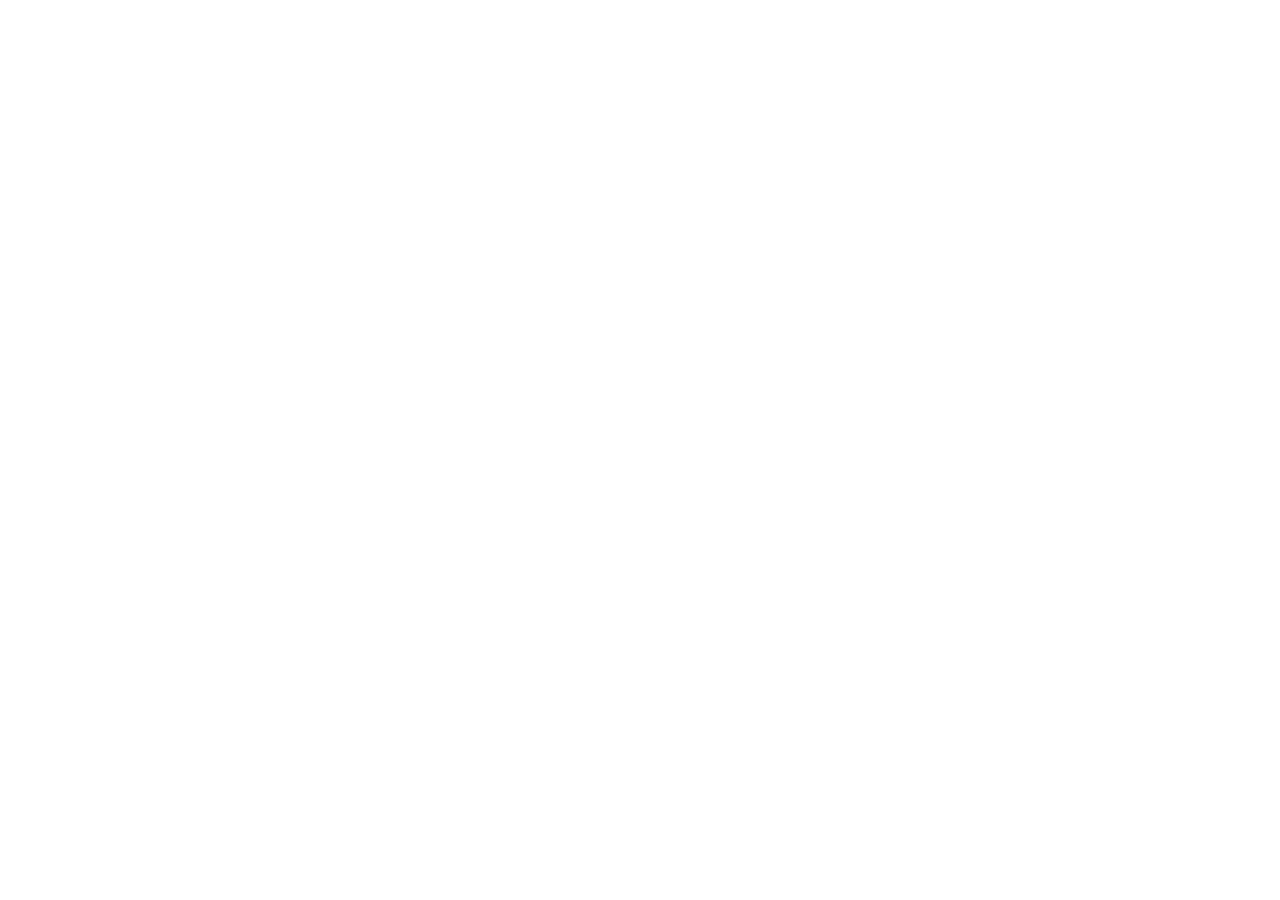
==== A5 Project/index.html @ eb84082b "A4 Project" ====
<!DOCTYPE html>
<html lang="en">
<head>
    <meta charset="UTF-8">
    <meta name="viewport" content="width=device-width, initial-scale=1.0">
    <title>Document</title>
    <link rel="stylesheet" href="style.css">
    <link rel="stylesheet" href="style.css">
    <link rel="stylesheet" href="https://cdnjs.cloudflare.com/ajax/libs/remixicon/4.6.0/remixicon.css"
        integrity="sha512-kJlvECunwXftkPwyvHbclArO8wszgBGisiLeuDFwNM8ws+wKIw0sv1os3ClWZOcrEB2eRXULYUsm8OVRGJKwGA=="
        crossorigin="anonymous" referrerpolicy="no-referrer" />
</head>
<body>
    
    <main>
        <section id="Landing-page">
            <nav>
                <div class="nav-logo"></div>
                 <div class="nav-links-btn"></div>
                
            </nav>
        </section>
    </main>
</body>
</html>
---- A5 Project/style.css ----
* {
  margin: 0;
  padding: 0;
  box-sizing: border-box;
}

html, body {
  height: 100%;
  width: 100%;
}

main {
  height: 100%;
  width: 100%;
}
---- A5 Project/style.css ----
* {
  margin: 0;
  padding: 0;
  box-sizing: border-box;
}

html, body {
  height: 100%;
  width: 100%;
}

main {
  height: 100%;
  width: 100%;
}
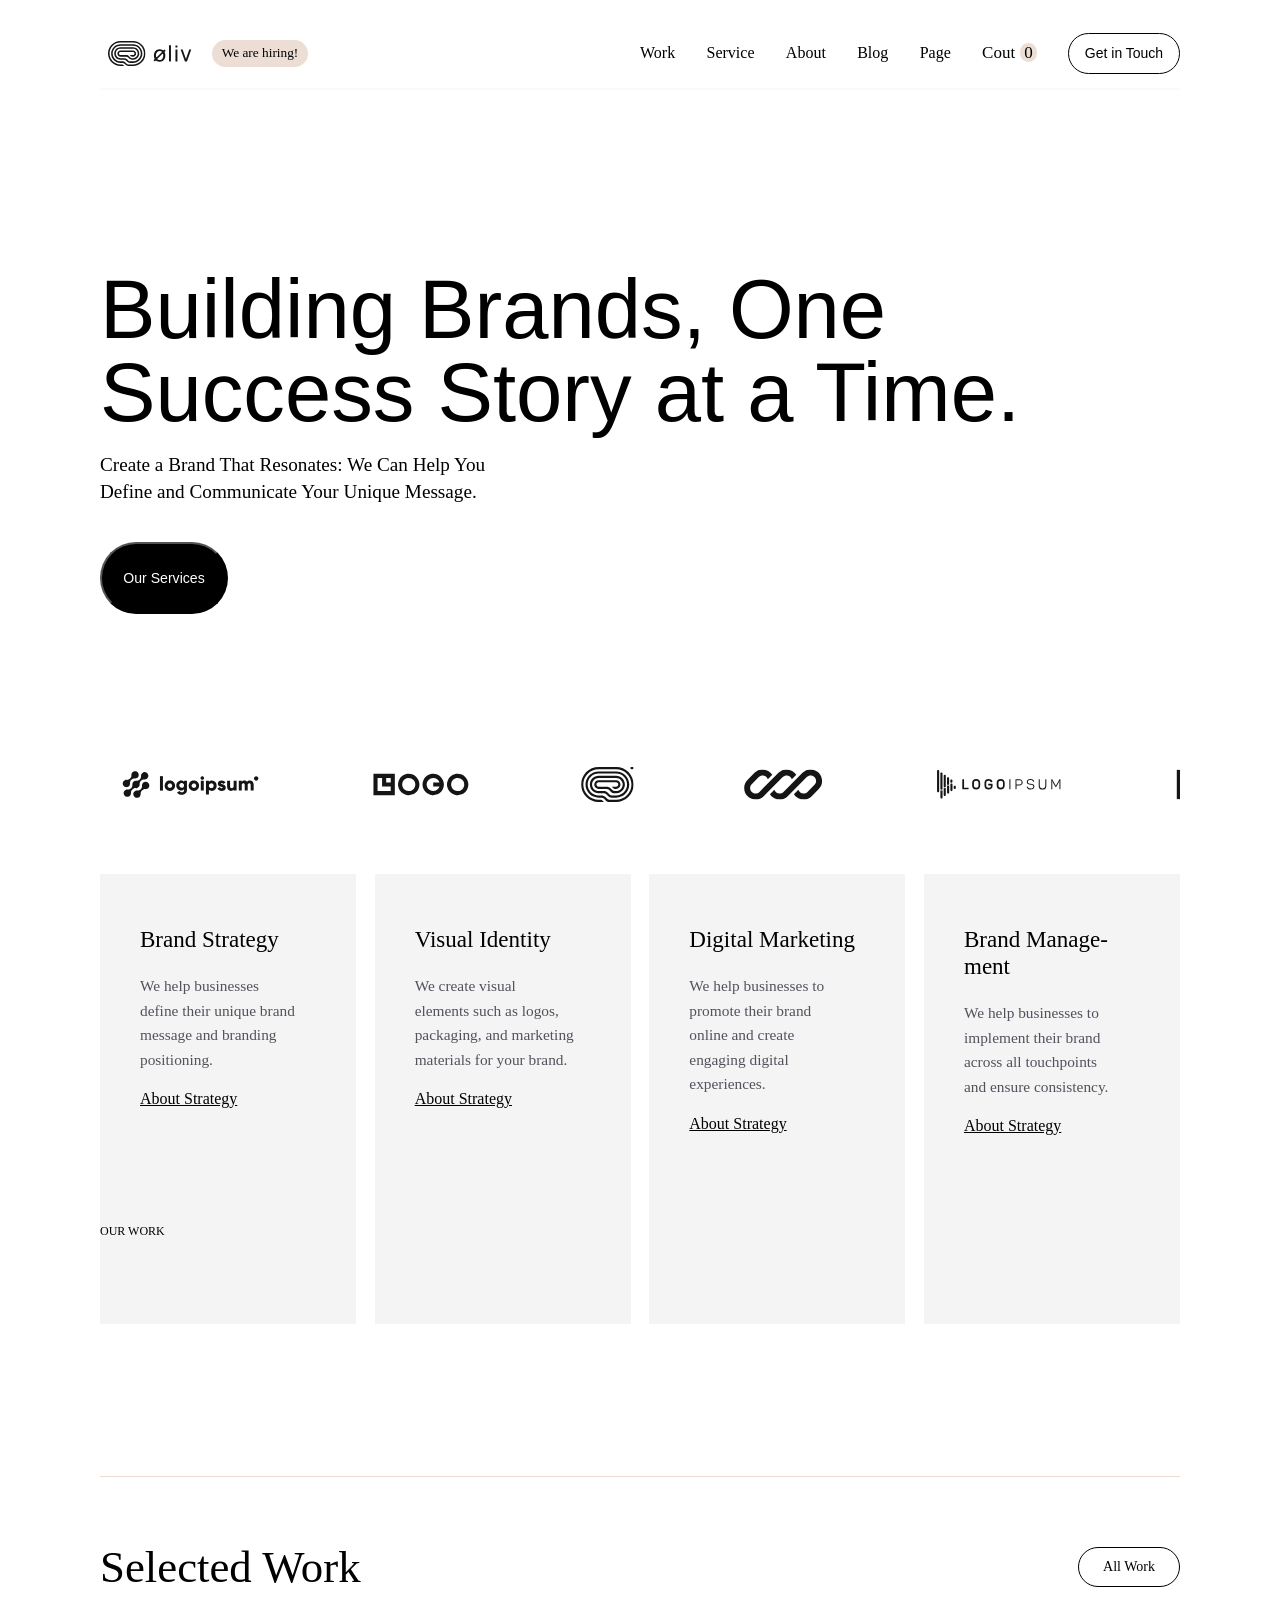
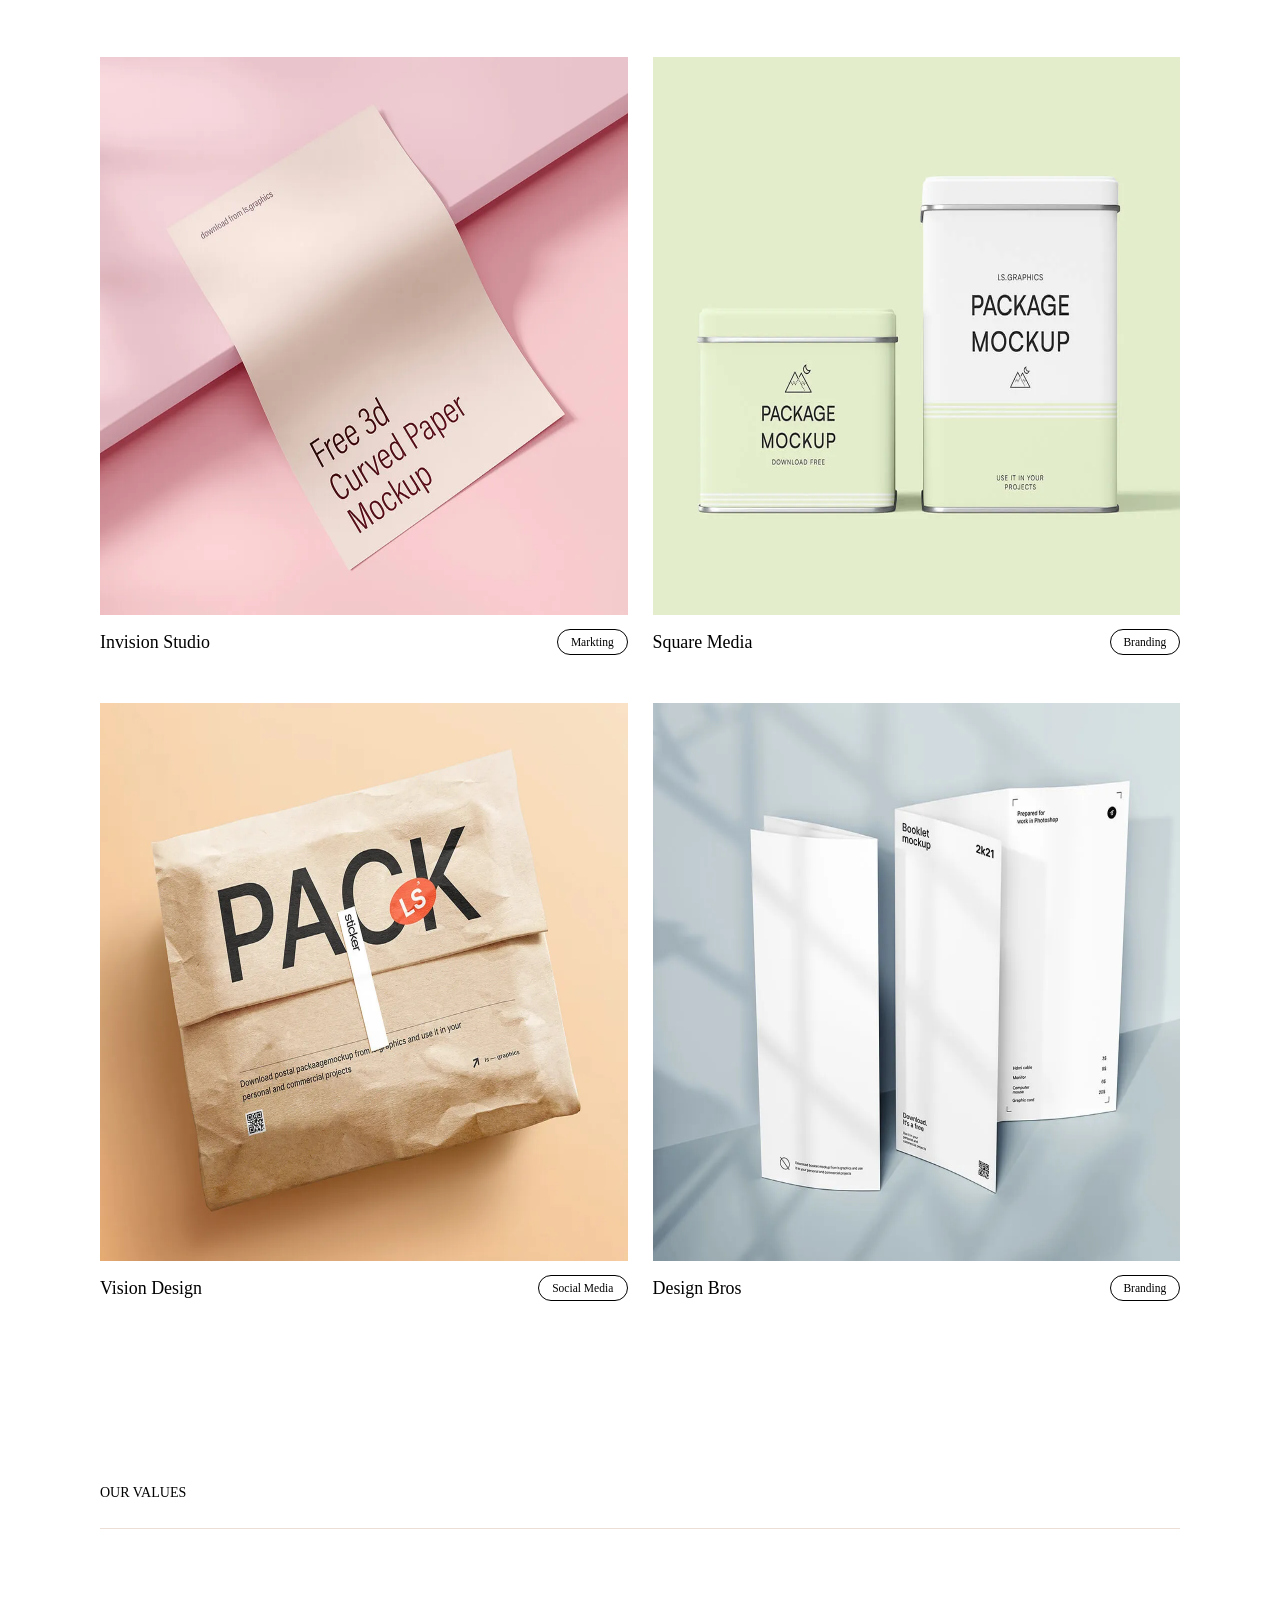
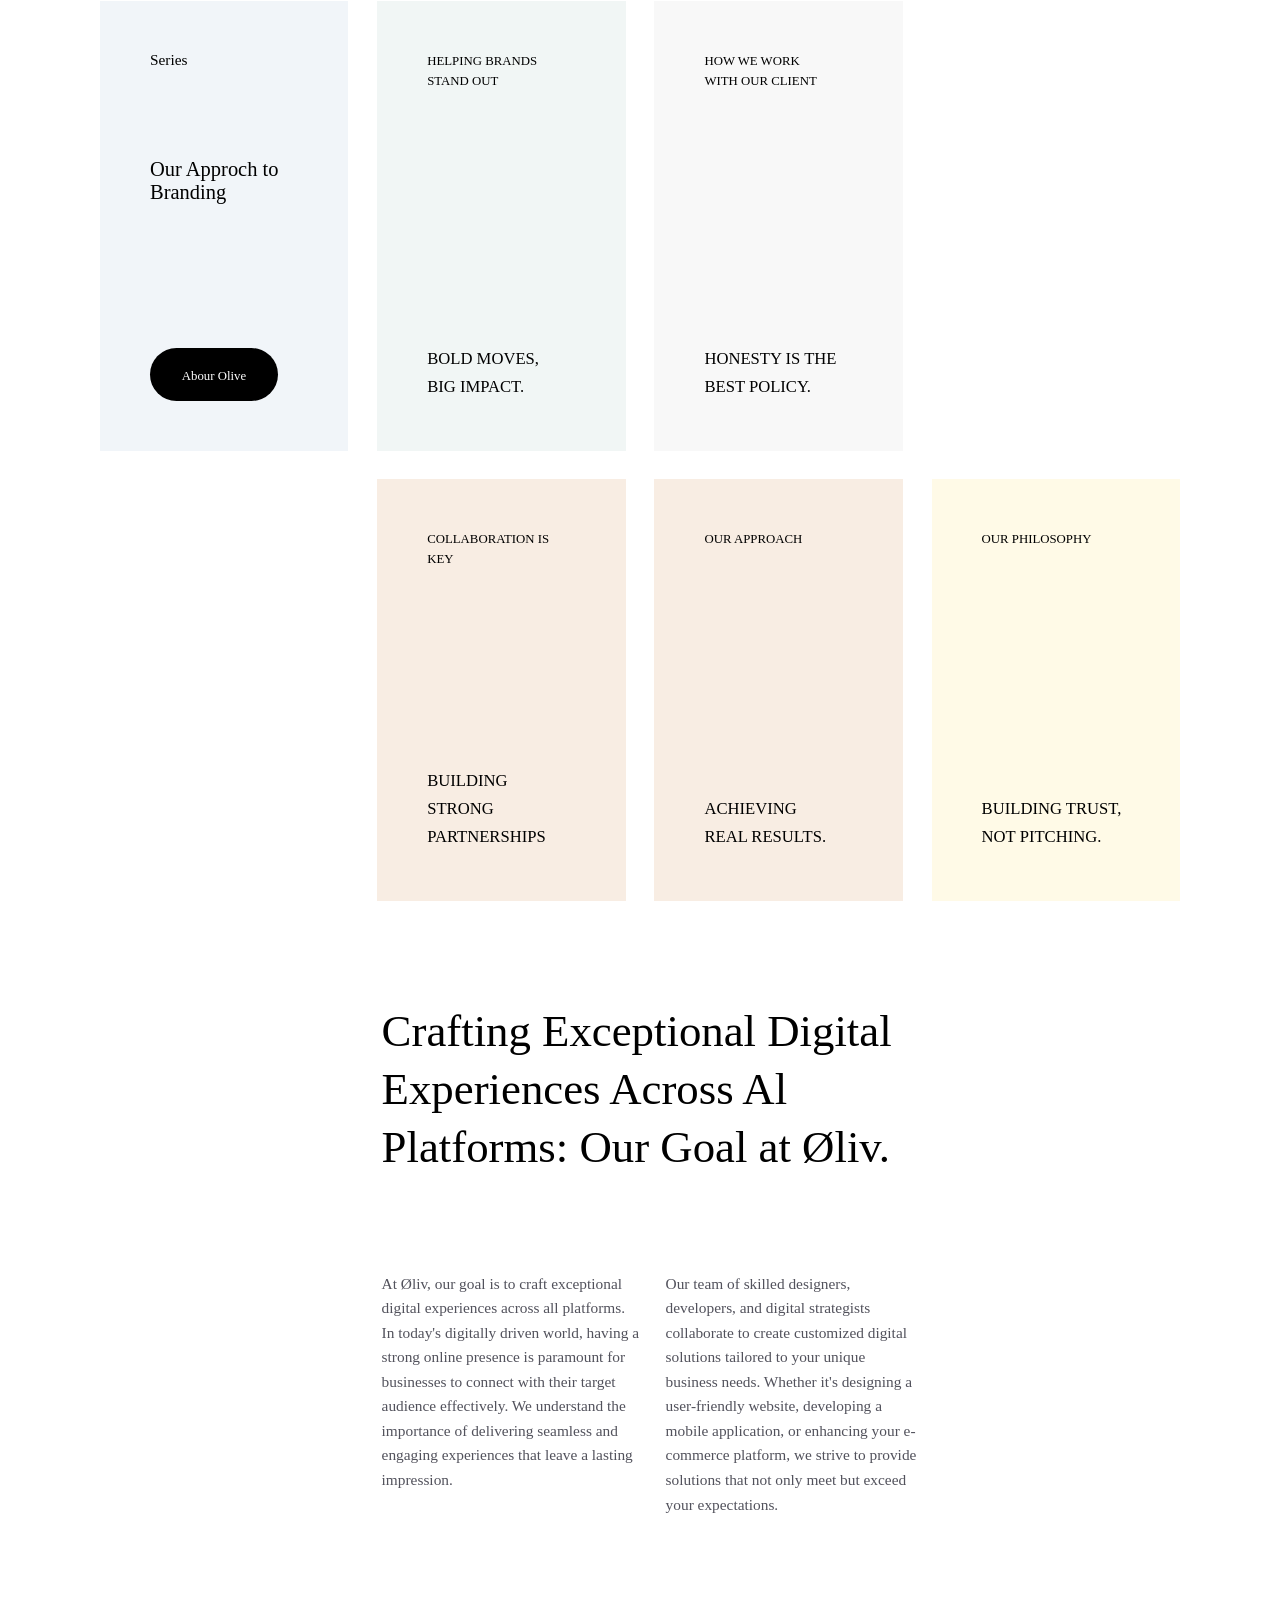
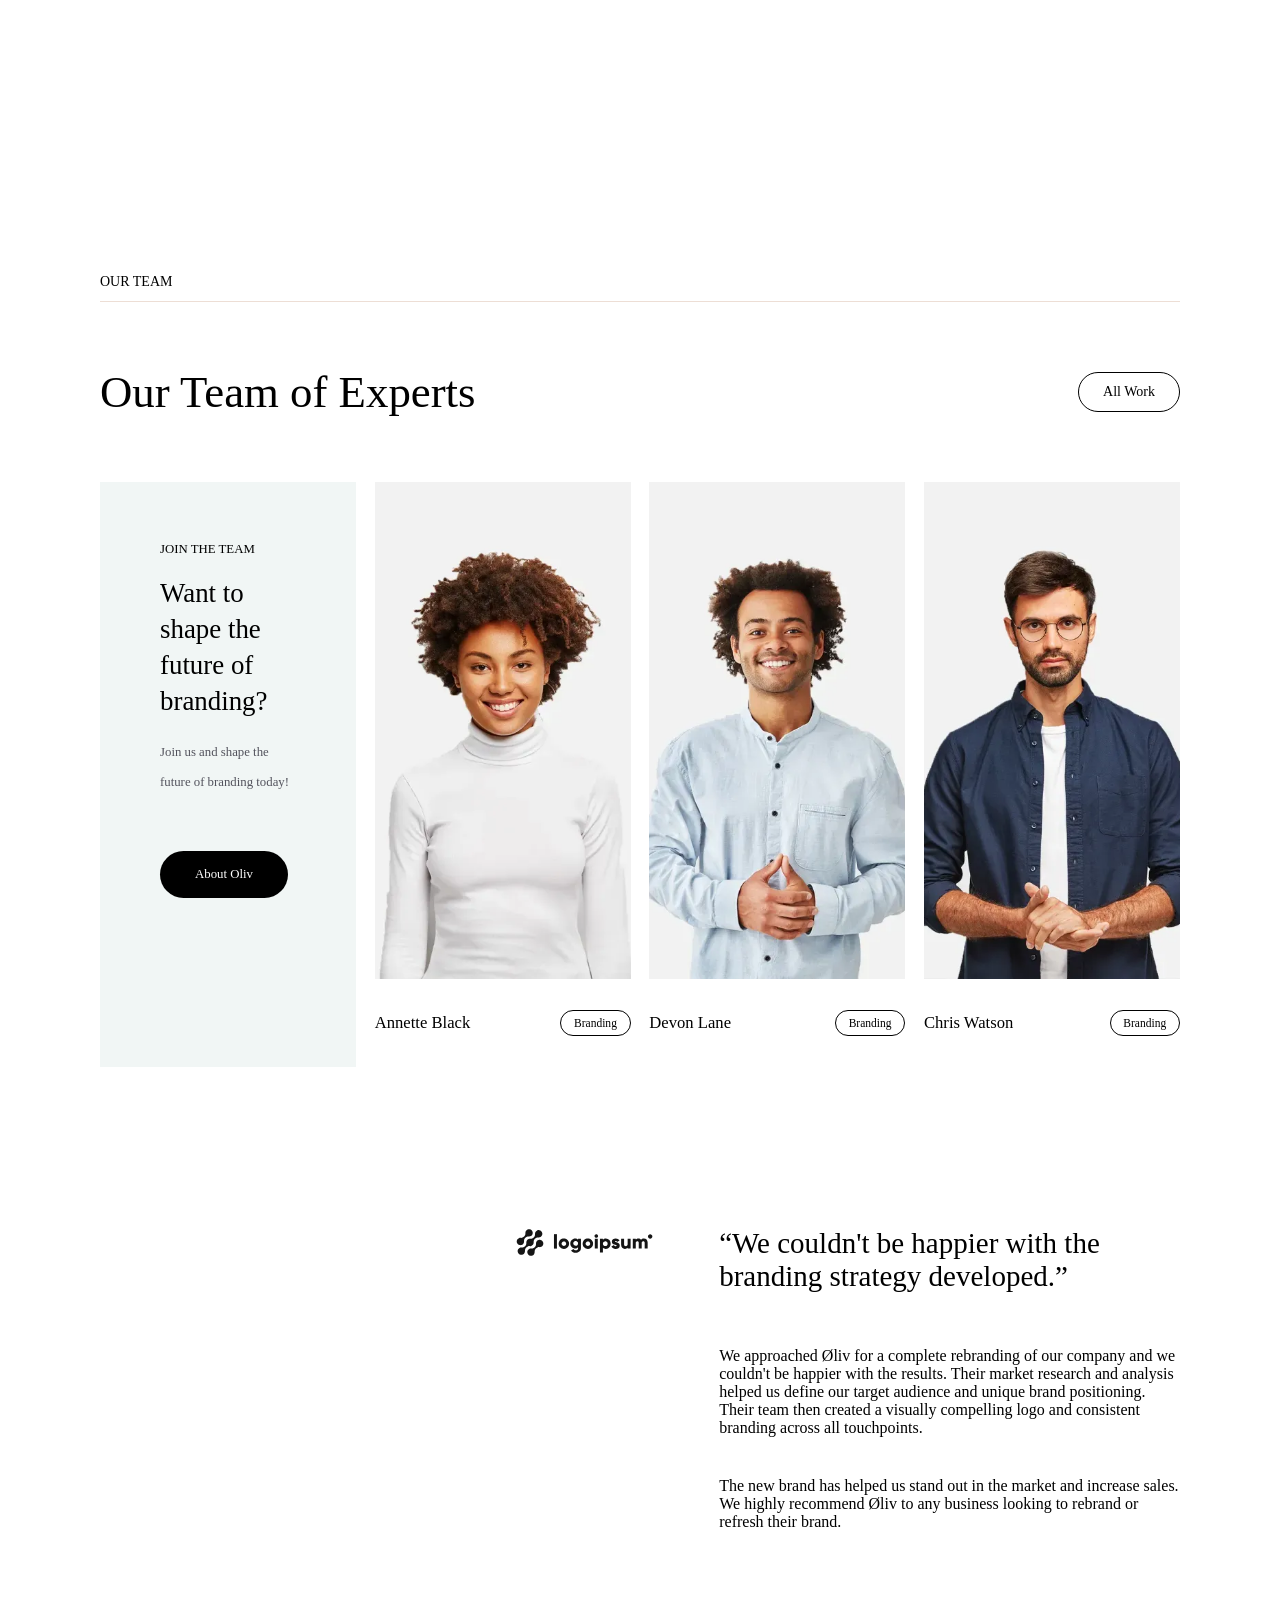
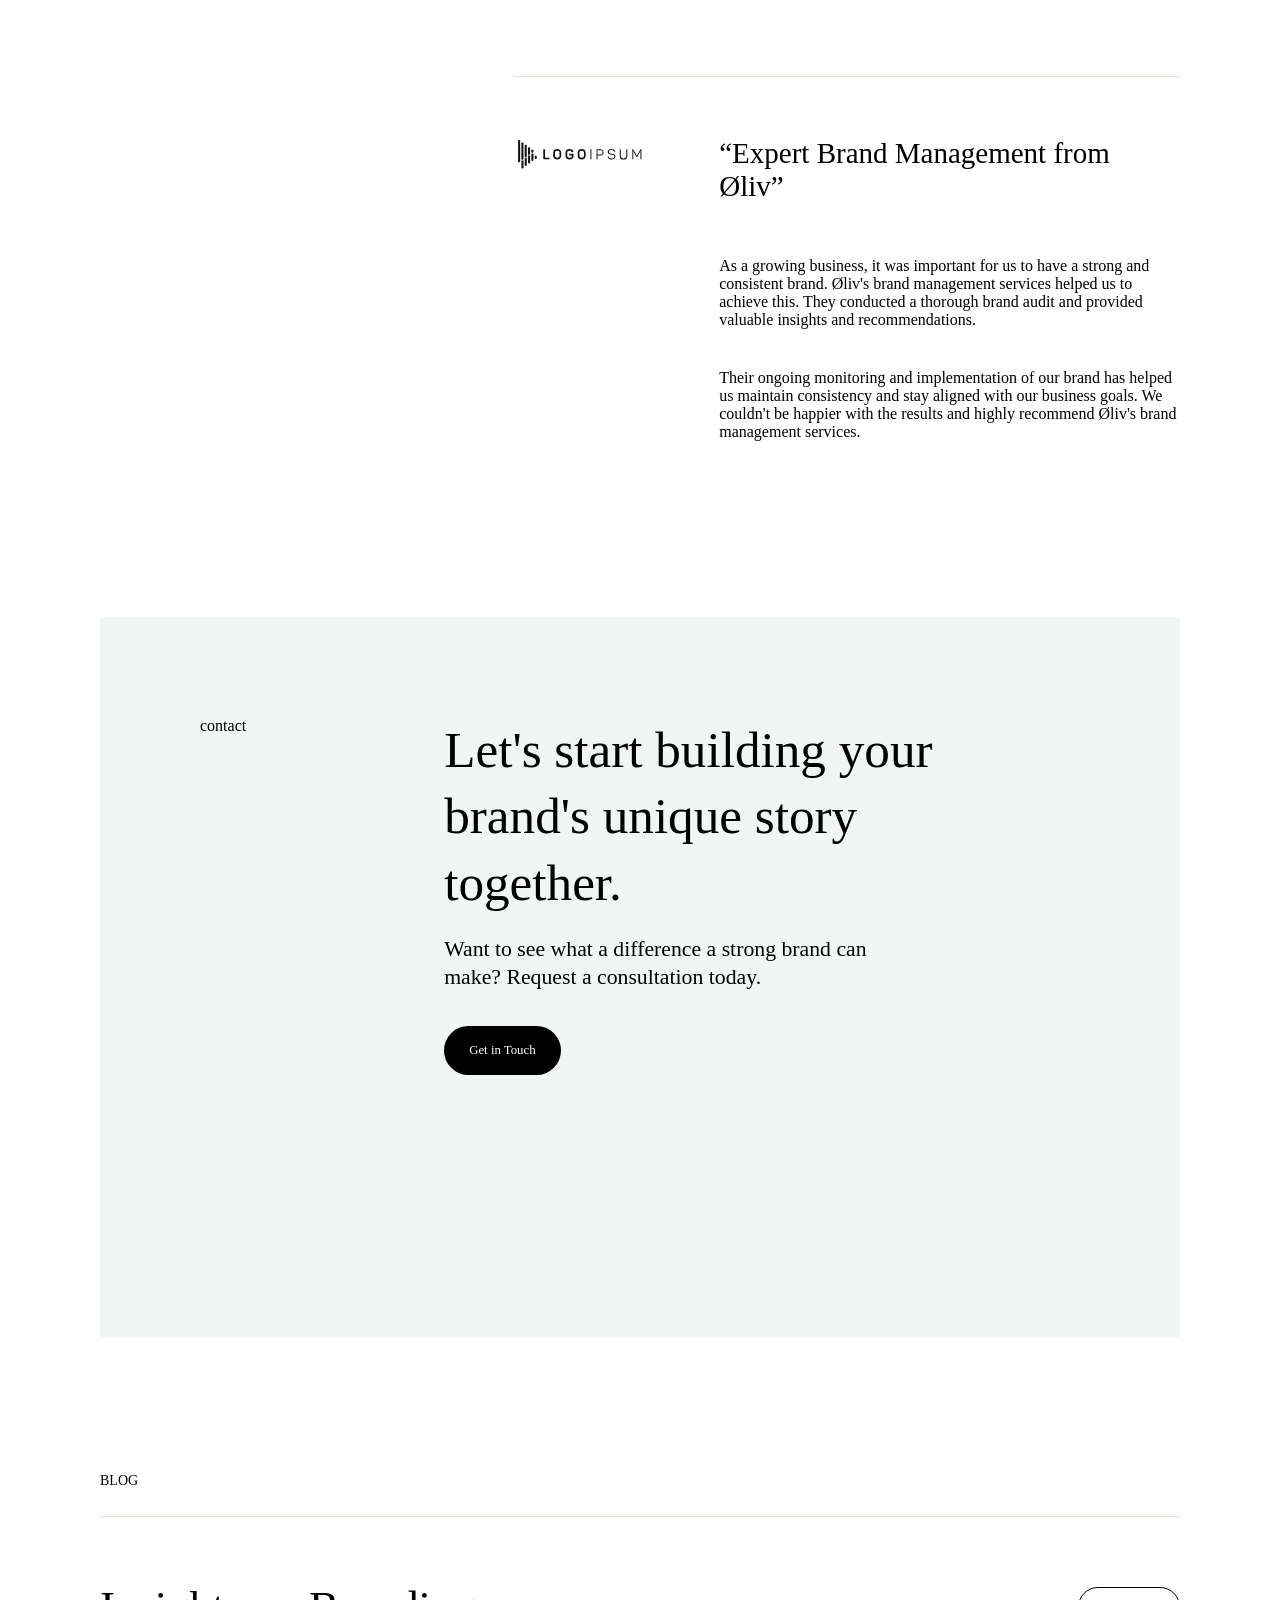
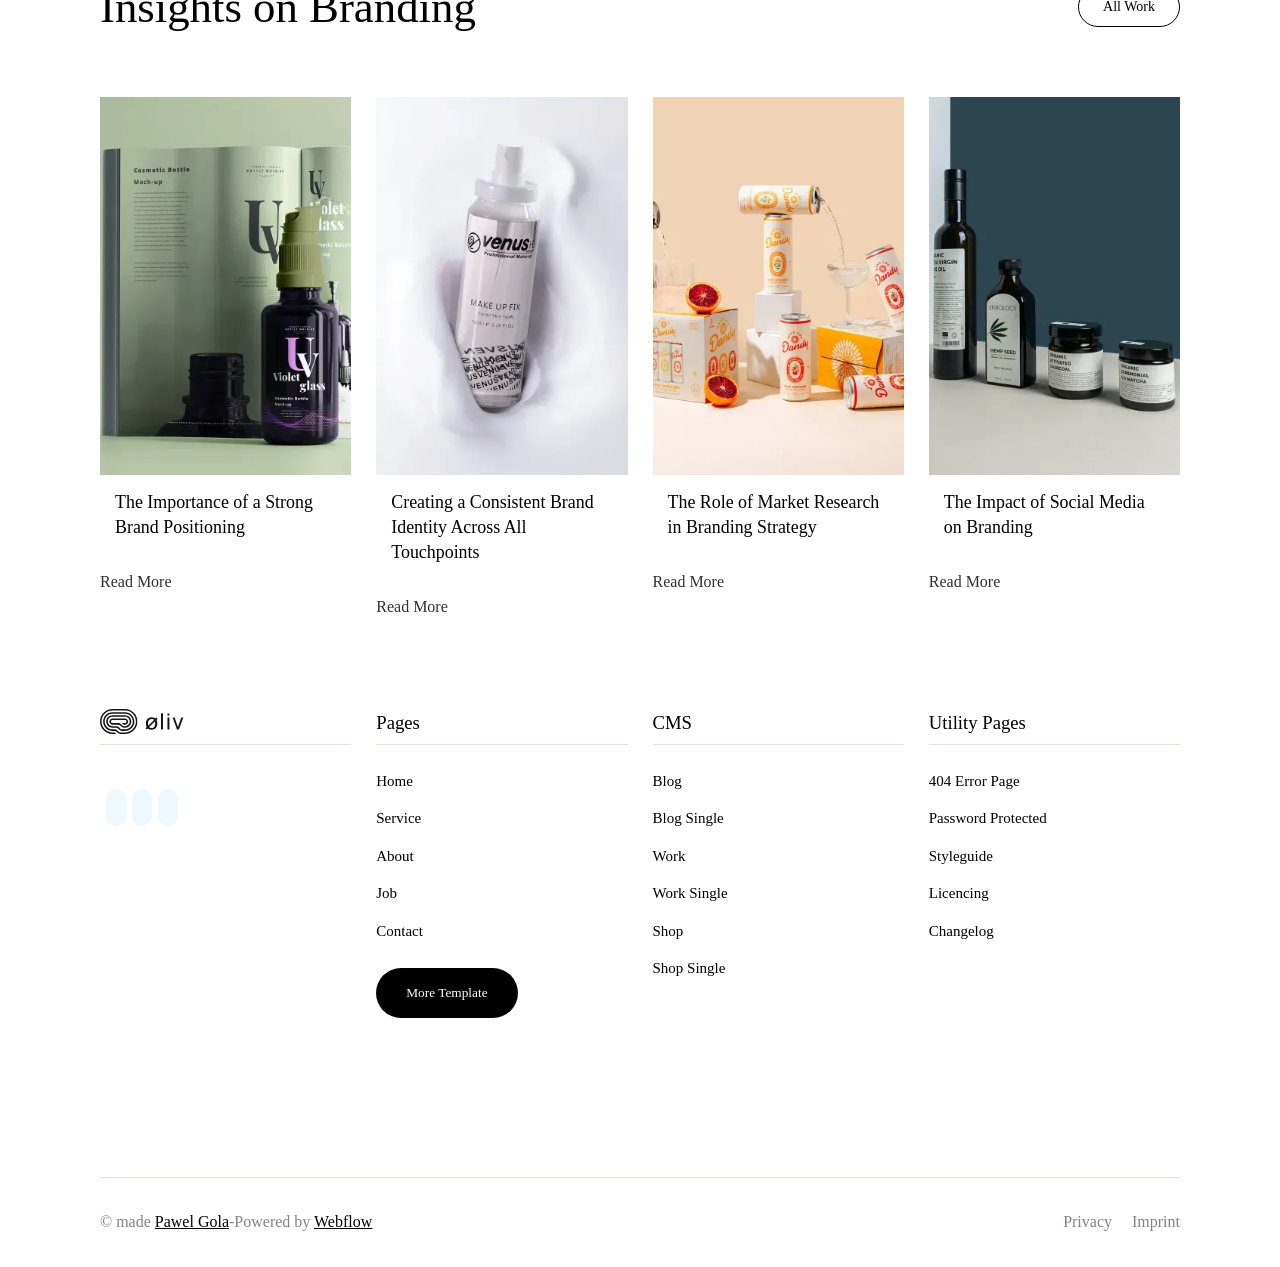
==== commit 5dc7aa87: "A5 proect" ====
--- a/A5 Project/index.html
+++ b/A5 Project/index.html
@@ -1,5 +1,6 @@
 <!DOCTYPE html>
 <html lang="en">
+
 <head>
     <meta charset="UTF-8">
     <meta name="viewport" content="width=device-width, initial-scale=1.0">
@@ -10,16 +11,505 @@
         integrity="sha512-kJlvECunwXftkPwyvHbclArO8wszgBGisiLeuDFwNM8ws+wKIw0sv1os3ClWZOcrEB2eRXULYUsm8OVRGJKwGA=="
         crossorigin="anonymous" referrerpolicy="no-referrer" />
 </head>
+
 <body>
-    
+
     <main>
         <section id="Landing-page">
             <nav>
-                <div class="nav-logo"></div>
-                 <div class="nav-links-btn"></div>
+                <div class="nav-logo">
+                    <img src="assert/logo.png" alt="">
+                    <button>We are hiring!</button>
+                </div>
+                <div class="nav-links-btn">
+                    <a href="#">Work</a>
+                    <a href="#">Service</a>
+                    <a href="#">About</a>
+                    <a href="#">Blog</a>
+                    <a href="#">Page<i class="ri-arrow-down-s-line"></i></a>
+                    <h1>Cout<span>0</span></h1>
+                    <button>Get in Touch</button>
+                    <i class="ri-menu-line"></i>
+                </div>
+
+            </nav>
+            <h1>Building Brands, One <br>
+                Success Story at a Time.</h1>
+            <br>
+            <p>Create a Brand That Resonates: We Can Help You <br>
+                Define and Communicate Your Unique Message.</p>
+            <br> <br>
+            <button>Our Services</button>
+        </section>
+
+        <section id="section-2">
+            <div class="animtion-div">
+                <div class="inner-animation">
+                    <img src="assert/logo1.png" alt="">
+                    <img src="assert/logo2.png" alt="">
+                    <img src="assert/logo-3.svg" alt="">
+                    <img src="assert/logo4.svg" alt="">
+                    <img src="assert/logo-6.svg" alt="">
+                    <img src="assert/logo5.svg" alt="">
+                    <img src="assert/logo-7.svg" alt="">
+                    <img src="assert/logo-8.svg" alt="">
+
+                </div>
+                <div class="inner-animation">
+                    <img src="assert/logo1.png" alt="">
+                    <img src="assert/logo2.png" alt="">
+                    <img src="assert/logo-3.svg" alt="">
+                    <img src="assert/logo4.svg" alt="">
+                    <img src="assert/logo-6.svg" alt="">
+                    <img src="assert/logo5.svg" alt="">
+                    <img src="assert/logo-7.svg" alt="">
+                    <img src="assert/logo-8.svg" alt="">
+
+                </div>
+            </div>
+            <div class="card-card">
+                <div class="card-1">
+                    <h2>Brand Strategy</h2>
+                    <p>We help businesses <br>
+                        define their unique brand <br>
+                        message and branding <br>
+                        positioning.</p>
+                    <br>
+                    <a href="#">About Strategy</a>
+                </div>
+                <div class="card-1">
+                    <h2>Visual Identity</h2>
+                    <p>We create visual <br>
+                        elements such as logos, <br>
+                        packaging, and marketing <br>
+                        materials for your brand.</p>
+                    <br>
+                    <a href="#">About Strategy</a>
+                </div>
+                <div class="card-1">
+                    <h2>Digital Marketing</h2>
+                    <p>We help businesses to <br>
+                        promote their brand <br>
+                        online and create <br>
+                        engaging digital <br>
+                        experiences.</p>
+                    <br>
+                    <a href="#">About Strategy</a>
+                </div>
+                <div class="card-1">
+                    <h2>Brand Manage­ment</h2>
+                    <p>We help businesses to <br>
+                        implement their brand <br>
+                        across all touchpoints <br>
+                        and ensure consistency.</p>
+                    <br>
+                    <a href="#">About Strategy</a>
+                </div>
+            </div>
+            <h4>OUR WORK</h4>
+        </section>
+
+        <section id="section-3">
+
+            <div class="top-text">
+                <h1>Selected Work</h1>
+                <button>All Work</button>
+            </div>
+            <div class="image-div">
+                <div class="image ">
+                    <div class="image-a">
+                        <img src="assert/image-1.webp" alt="">
+                    </div>
+                    <div class="image-text">
+                        <h2>Invision Studio</h2>
+                        <button>Markting</button>
+                    </div>
+                </div>
+                <div class="image ">
+                    <div class="image-a">
+                        <img src="assert/image-2.webp" alt="">
+                    </div>
+
+                    <div class="image-text">
+                        <h2>Square Media</h2>
+                        <button>Branding</button>
+                    </div>
+                </div>
+            </div>
+
+            <div class="image-div">
+
+                <div class="image">
+                    <div class="image-a">
+                        <img src="assert/image-3.webp" alt="">
+                    </div>
+
+                    <div class="image-text">
+                        <h2>Vision Design</h2>
+                        <button id="btn">Social Media</button>
+                    </div>
+                </div>
+                <div class="image">
+                    <div class="image-a">
+                        <img src="assert/image-4.webp" alt="">
+                    </div>
+
+                    <div class="image-text">
+                        <h2>Design Bros</h2>
+                        <button>Branding</button>
+                    </div>
+                </div>
+            </div>
+            <div class="bottom-text">
+                <h5>OUR VALUES</h5>
+            </div>
+            </div>
+
+
+        </section>
+
+        <div id="section-1">
+            <div class="card-card-2 top-card">
+                <div class="card-2 left-text-card-2">
+                    <h4>Series</h4>
+                    <br>
+                    <h1>Our Approch to <br> Branding</h1>
+                    <button>Abour Olive <i class="ri-arrow-right-up-line"></i></button>
+                </div>
+                <div class="card-2 left-text-card-3">
+                    <div class="text-card-para-2">
+                        <h4>Helping Brands <br>
+                            Stand Out</h4>
+                    </div>
+                    <div class="text-h1-card-2">
+                        <h1>Bold Moves, <br>
+                            Big Impact.</h1>
+                    </div>
+                </div>
+                <div class="card-2 left-text-card-4">
+                    <div class="text-card-para-2">
+                        <h4>How We Work <br>
+                            with Our Client</h4>
+                    </div>
+                    <div class="text-h1-card-2">
+                        <h1>Honesty is the <br>
+                            Best Policy.</h1>
+                    </div>
+                </div>
+                <div class="card-2 left-text-card-5">
+                </div>
+            </div>
+            <div class="card-card-2  bottom-card">
+                <div class="card-2 bottom-text-card-0"></div>
+                <div class="card-2 bottom-text-card-2">
+                    <div class="text-card-para-2">
+                        <h4>Collaboration is Key</h4>
+                    </div>
+                    <div class="text-h1-card-2">
+                        <h1>Building Strong <br>
+                            Partnerships</h1>
+                    </div>
+                </div>
+                <div class="card-2  bottom-text-card-3">
+                    <div class="text-card-para-2">
+                        <h4>Our Approach</h4>
+                    </div>
+                    <div class="text-h1-card-2">
+                        <h1>Achieving <br>
+                            Real Results.</h1>
+                    </div>
+                </div>
+                <div class="card-2  bottom-text-card-4">
+                    <div class="text-card-para-2">
+                        <h4>Our Philosophy</h4>
+                    </div>
+                    <div class="text-h1-card-2">
+                        <h1>Building Trust, <br>
+                            Not Pitching.</h1>
+                    </div>
+                </div>
+            </div>
+            <div class="inner-section-1">
+                <div class="text-h1-section-1">
+                    <h1>Crafting Exceptional Digital <br>
+                        Experiences Across Al <br>
+                        Platforms: Our Goal at Øliv.</h1>
+                </div>
+                <div class="text-para-secton-1">
+                    <div class="text-para">
+                        <p class="para-1">At Øliv, our goal is to craft exceptional <br> digital experiences across all
+                            platforms. In
+                            today's digitally driven world, having a <br> strong online presence is paramount for <br>
+                            businesses
+                            to connect with their target <br> audience effectively. We understand the <br>importance of
+                            delivering seamless and <br> engaging experiences that leave a lasting <br> impression.</p>
+                    </div>
+                    <div class="text-para">
+                        <p class="para-2"> Our team of skilled designers,<br> developers, and digital strategists
+                            <br>collaborate to create
+                            customized digital <br> solutions tailored to your unique <br> business needs. Whether it's
+                            designing a <br>
+                            user-friendly website, developing a <br> mobile application, or enhancing your e-
+                            <br>commerce platform,
+                            we strive to provide <br> solutions that not only meet but exceed <br> your expectations.
+                        </p>
+                    </div>
+                </div>
+
+                <div class="text-bottom-h5">
+                    <h5>OUR TEAM</h5>
+                </div>
+            </div>
+        </div>
+
+        <div class="top-text-2">
+            <h1>Our Team of Experts</h1>
+            <button>All Work</button>
+        </div>
+
+        <section id="section-4">
+            <div class=" team-text-card">
+                <h6>Join the Team</h6>
+                <br>
+                <h2>Want to <br>
+                    shape the <br>
+                    future of <br>
+                    branding?</h2>
+                <br>
+                <p>Join us and shape the <br>
+                    future of branding today!</p>
+                <br><br><br>
+                <button>About Oliv</button>
+            </div>
+
+            <div class="team-card">
+                <div class="member-1">
+                    <img src="assert/people-3.png" alt="">
+                    <div class="member-social-media">
+                        <i class="ri-instagram-line"></i>
+                        <i class="ri-twitter-fill"></i>
+                        <i class="ri-behance-line"></i>
+                    </div>
+
+
+                </div>
+                <div class="member-text">
+                    <h4>Annette Black</h4>
+                    <button>Branding</button>
+                </div>
+            </div>
+
+
+            <div class="team-card">
+                <div class="member-1">
+                    <img src="assert/people-2.png" alt="">
+                    <div class="member-social-media">
+                        <i class="ri-instagram-line"></i>
+                        <i class="ri-twitter-fill"></i>
+                        <i class="ri-behance-line"></i>
+                    </div>
+                </div>
+
+                <div class="member-text">
+                    <h4>Devon Lane</h4>
+                    <button>Branding</button>
+                </div>
+            </div>
+
+            <div class="team-card">
+                <div class="member-1">
+                    <img src="assert/people-1.png" alt="">
+                    <div class="member-social-media">
+                        <i class="ri-instagram-line"></i>
+                        <i class="ri-twitter-fill"></i>
+                        <i class="ri-behance-line"></i>
+                    </div>
+                </div>
+
+
+                <div class="member-text">
+                    <h4>Chris Watson</h4>
+                    <button>Branding</button>
+                </div>
+            </div>
+
+        </section>
+
+        <section id="section-5">
+            <div class="content-div boder-div">
+                <div class="content-card-1">
+                    <img src="assert/logo1.png" alt="">
+                </div>
+                <div class="content-card-2 ">
+                    <h1>
+                        “We couldn't be happier with the branding strategy developed.”</h1>
+
+                    <p>We approached Øliv for a complete rebranding of our company and we couldn't be happier with the
+                        results. Their market research and analysis helped us define our target audience and unique
+                        brand positioning. Their team then created a visually compelling logo and consistent
+                        branding
+                        across all touchpoints. <br>
+
+                    <p class="para-2"> The new brand has helped us stand out in the market and increase sales. We highly
+                        recommend
+                        Øliv
+                        to any business looking to rebrand or refresh their brand.</p>
+                </div>
+            </div>
+            <div class="content-div">
+                <div class="content-card-1 padig-div-1">
+                    <img src="assert/logo-6.svg" alt="">
+                </div>
+                <div class="content-card-2 padig-div-1">
+                    <h1>
+                        “Expert Brand Management from Øliv”</h1>
+
+
+                    <p>As a growing business, it was important for us to have a strong and consistent brand. Øliv's
+                        brand management services helped us to achieve this. They conducted a thorough brand audit and
+                        provided valuable insights and recommendations. <br></p>
+
+                    <p class="para-2">Their ongoing monitoring and implementation of our brand has helped us maintain
+                        consistency and
+                        stay aligned with our business goals. We couldn't be happier with the results and highly
+                        recommend Øliv's brand management services.</p>
+                </div>
+            </div>
+        </section>
+
+        <section id="section-6">
+            <div class="content-6">
+                <p>contact</p>
+            </div>
+            <div class="content-6-big">
+                <h1>Let's start building your <br>
+                    brand's unique story <br>
+                    together.</h1>
+                <br>
+                <p>Want to see what a difference a strong brand can <br>
+                    make? Request a consultation today.</p>
+
+                <button>Get in Touch <i class="ri-arrow-right-up-line"></i></button>
+
+            </div>
+        </section>
+
+        <div class="bottom-text">
+            <h5>BLOG</h5>
+        </div>
+
+        <section id="section-7">
+
+            <div class="top-text">
+                <h1>Insights on Branding</h1>
+                <button>All Work</button>
+            </div>
+            <div class="sm-sm-7-card">
+                <div class="small-7-card">
+                    <div class="sm-img">
+                        <img src="assert/p-1.png" alt="">
+                    </div>
+                    <div class="sm-text">
+                        <h2>The Importance of a Strong Brand Positioning</h2>
+                        <br>
+                        <p>Read More</p>
+                    </div>
+                </div>
+                <div class="small-7-card">
+                    <div class="sm-img">
+                        <img src="assert/p-2.png" alt="">
+                    </div>
+                    <div class="sm-text">
+                        <h2>Creating a Consistent Brand Identity Across All Touchpoints</h2>
+                        <br>
+                        <p>Read More</p>
+                    </div>
+                </div>
+                <div class="small-7-card">
+                    <div class="sm-img">
+                        <img src="assert/p-3.png" alt="">
+                    </div>
+                    <div class="sm-text">
+                        <h2>The Role of Market Research in Branding Strategy</h2>
+                        <br>
+                        <p>Read More</p>
+                    </div>
+                </div>
+                <div class="small-7-card">
+                    <div class="sm-img">
+                        <img src="assert/p-4.png" alt="">
+                    </div>
+                    <div class="sm-text">
+                        <h2>The Impact of Social Media on Branding</h2>
+                        <br>
+                        <p>Read More</p>
+                    </div>
+                </div>
+            </div>
+        </section>
+
+
+        <section id="section-8">
+            <div class="sm-footer">
+                <div class="main-heding-sm">
+                    <img src="assert/logo.png" alt="">
+                </div>
+                <i class="ri-instagram-line"></i>
+                <i class="ri-twitter-fill"></i>
+                <i class="ri-behance-line"></i>
+                 
+            </div>
+            <div class="sm-footer">
+                <div class="main-heding-sm">
+                    <h3>Pages</h3>
+                </div>
+                <br>
+             <a href="#"> Home</a> <br>
+                <a href="#">Service</a> <br>
+                <a href="#">About</a> <br>
+                <a href="#">Job</a> <br>
+                <a href="#">Contact</a> <br>
+                <br>
+                <button>More Template</button>
+            </div>
+            <div class="sm-footer">
+                <div class="main-heding-sm">
+                    <h3>CMS</h3>
+                </div>
+                <br>
+                <a href="#">Blog</a> <br>
+                <a href="#">Blog Single</a> <br>
+                <a href="#">Work</a> <br>
+                <a href="#">Work Single</a> <br>
+                <a href="#">Shop</a> <br>
+                <a href="#">Shop Single</a> <br>
+            </div>
+            <div class="sm-footer">
+                <div class="main-heding-sm">
+                    <h3>Utility Pages</h3>
+                </div>
+                <br>
+                <a href="#">404 Error Page</a> <br>
+                <a href="#">Password Protected</a> <br>
+                <a href="#">Styleguide</a> <br>
+                <a href="#">Licencing</a> <br>
+                <a href="#">Changelog</a> <br>
                 
-            </nav>
-        </section>
+            </div>
+        </section>
+
+
+        <footer>
+            <div class="footer-link">
+               <span>&copy; made <a href="#"> Pawel Gola</a></span> 
+               <span>-Powered by  <a href="#">Webflow</a></span> 
+            </div>
+            <div class="footer-text">
+                <p>Privacy </p>
+                <p>Imprint</p>
+            </div>
+        </footer>
     </main>
 </body>
+
 </html>
--- a/A5 Project/style.css
+++ b/A5 Project/style.css
@@ -1,10 +1,20 @@
+:root {
+  --gray: #52525c;
+  --light-gray: #f4f4f5;
+  --black: black;
+  --sarif: serif;
+  --sens: sans-serif;
+  --para: #52525c;
+}
+
 * {
   margin: 0;
   padding: 0;
   box-sizing: border-box;
 }
 
-html, body {
+html,
+body {
   height: 100%;
   width: 100%;
 }
@@ -12,4 +22,794 @@
 main {
   height: 100%;
   width: 100%;
-}+  padding: 0px 100px;
+  font-family: serif;
+}
+#landing-page {
+  height: calc(100% - 90px);
+  width: 100%;
+  color: black;
+}
+nav {
+  height: 90px;
+  width: 100%;
+  padding: 18px 0 0;
+
+  display: flex;
+  align-items: center;
+  justify-content: space-between;
+  border-bottom: 2px solid #fafafb;
+}
+.nav-logo {
+  height: 37px;
+  width: 20%;
+
+  display: flex;
+  align-items: center;
+  justify-content: center;
+  gap: 20px;
+}
+
+.nav-links-btn {
+  height: 70px;
+  width: 50%;
+
+  display: flex;
+  align-items: center;
+  justify-content: space-between;
+}
+.nav-links-btn > .ri-menu-line {
+  font-size: 25px;
+  display: none;
+}
+@media (min-width: 300px) and (max-width: 1024px) {
+  .nav-links-btn > .ri-menu-line {
+    display: block;
+  }
+  .nav-links-btn a {
+    display: none;
+  }
+
+  .nav-links-btn h1 {
+    display: none;
+  }
+
+  .nav-links-btn button {
+    display: none;
+  }
+  .nav-links-btn {
+    display: flex;
+    justify-content: end;
+  }
+}
+.nav-links-btn a {
+  text-decoration: none;
+  font-size: 16px;
+  position: relative;
+  color: black;
+}
+.nav-links-btn a::after {
+  content: "";
+  height: 2px;
+  width: 0%;
+  position: absolute;
+  background-color: black;
+  left: 0;
+  bottom: 0;
+}
+.nav-links-btn a:hover::after {
+  width: 100%;
+  transition: all ease-in-out 0.2s;
+}
+.nav-links-btn button {
+  padding: 8px 14px;
+  height: 41px;
+  width: 112px;
+  border-radius: 30px;
+  background-color: white;
+  border: 1px solid black;
+  font-size: 14px;
+  padding: 10px;
+}
+.nav-links-btn button:hover {
+  background-color: black;
+  color: white;
+}
+.nav-logo button {
+  height: 27px;
+  width: 96px;
+  border: none;
+  border-radius: 30px;
+  font-family: serif;
+  background-color: #edded5;
+}
+.nav-links-btn span {
+  border-radius: 30px;
+  height: 17px;
+  width: 15px;
+  padding: 0px 4px;
+  margin-left: 5px;
+  background-color: #edded5;
+}
+.nav-links-btn i {
+  font-size: 16px;
+}
+.nav-links-btn h1 {
+  font-size: 17px;
+  font-weight: 300;
+}
+#Landing-page > h1 {
+  font-size: 6.5vw;
+  font-family: sans-serif;
+  font-weight: 100;
+  padding: 178px 0 0;
+  line-height: 1;
+}
+
+#Landing-page > p {
+  font-size: 1.5vw;
+  font-weight: 300;
+  line-height: 1.4;
+}
+#Landing-page > button {
+  height: 8vh;
+  padding: 10px;
+  width: 10vw;
+  border-radius: 6vh;
+  font-size: 1.1vw;
+  font-weight: 500;
+  background-color: black;
+  color: white;
+}
+#section-2 {
+  height: 87%;
+  width: 100%;
+  margin-top: 80px;
+  padding: 0 0 5px;
+  border-bottom: #edded5 1px solid;
+}
+.animtion-div {
+  overflow: hidden;
+  display: flex;
+}
+.inner-animation {
+  height: 20vmin;
+
+  display: flex;
+  align-items: center;
+  justify-content: space-between;
+  column-gap: 70px;
+  animation-name: go;
+  animation-duration: 15s;
+  animation-timing-function: linear;
+  animation-iteration-count: infinite;
+}
+
+.animtion-div img {
+  padding: 20px;
+}
+
+@keyframes go {
+  form {
+    transform: translateX(0);
+  }
+  to {
+    transform: translateX(-100%);
+  }
+}
+.card-card {
+  height: 350px;
+  width: 100%;
+  display: flex;
+  justify-content: space-between;
+}
+.card-1 {
+  height: 50vmin;
+  width: 20vmax;
+  padding: 2.5em;
+  background-color: var(--light-gray);
+}
+.card-1 h2 {
+  font-size: 1.8vw;
+  padding: 0.5em 0 0;
+  font-weight: 300;
+}
+.card-1 p {
+  font-size: 1.2vw;
+  color: var(--gray);
+  padding: 1.4em 0 0;
+  line-height: 1.6;
+}
+
+.card-1 a {
+  color: var(--black);
+  margin-top: 5em;
+  font-size: 1em;
+}
+#section-2 > h4 {
+  font-size: 12px;
+  font-weight: 300;
+  padding: px 0px 8px;
+}
+
+.top-text {
+  height: 20vh;
+  display: flex;
+  align-items: center;
+  justify-content: space-between;
+}
+.top-text h1 {
+  font-size: 3.5vw;
+  font-weight: 300;
+}
+
+.top-text button {
+  padding: 1px 24px;
+  font-size: 14px;
+  font-family: serif;
+  height: 40px;
+  border-radius: 30px;
+  border: 1px black solid;
+  background-color: white;
+}
+.top-text button:hover {
+  background-color: black;
+  color: white;
+}
+.image-div {
+  height: 70vh;
+  display: flex;
+  justify-content: space-between;
+  gap: 25px;
+  margin-bottom: 1rem;
+}
+
+.image {
+  height: 68vh;
+  width: 50vw;
+  flex-direction: column;
+  display: flex;
+  position: relative;
+  overflow: hidden;
+  align-items: center;
+}
+.image-text {
+  width: 100%;
+  height: 6vh;
+  background-color: white;
+  display: flex;
+  align-items: center;
+  justify-content: space-between;
+  overflow: hidden;
+}
+.image-div img {
+  width: 50vw;
+  height: calc(68vh - 6vh);
+}
+.image-a {
+  height: 62vh;
+}
+.image-div #btn {
+  width: 7vw;
+}
+.image-text h2 {
+  font-family: var(--sarif);
+  font-weight: 300;
+  font-size: 1.4vw;
+}
+.image-text button {
+  padding: 6px;
+  width: 5.5vw;
+  border-radius: 30px;
+  border: 1px solid black;
+  font-family: var(--sarif);
+  background-color: white;
+  font-size: 0.9vw;
+  white-space: nowrap;
+}
+.image-text button:hover {
+  background-color: black;
+  color: white;
+}
+
+.image-div img:hover {
+  height: 68vh;
+  width: 55vw;
+  transition: all cubic-bezier(0.19, 1, 0.22, 1) 2s;
+}
+
+.bottom-text {
+  height: 20vh;
+  border-bottom: #edded5 1px solid;
+}
+.bottom-text h5 {
+  position: relative;
+  top: 76%;
+  font-weight: 300;
+  font-size: 14px;
+}
+
+.card-card-2 {
+  height: 50vh;
+  display: flex;
+  justify-content: space-between;
+  gap: 25px;
+}
+.top-card {
+  margin: 72px 0px 0px;
+}
+.bottom-card {
+  padding-top: 28px;
+}
+.card-2 {
+  width: 23%;
+  padding: 50px;
+  display: flex;
+  flex-direction: column;
+  justify-content: space-between;
+}
+.left-text-card-2 h4 {
+  font-size: 1.2vw;
+  font-weight: 300;
+}
+.left-text-card-2 h1 {
+  font-size: 1.6vw;
+  font-weight: 300;
+}
+.left-text-card-2 button {
+  padding: 16px 3px;
+  margin: 108px 0px 0px;
+  font-size: 1vw;
+  width: 10vw;
+  font-weight: 300;
+  background-color: black;
+  color: white;
+  border: none;
+  border-radius: 30px;
+  font-family: serif;
+}
+.left-text-card-2 i {
+  font-size: 18px;
+}
+
+.left-text-card-2 {
+  background-color: #f1f5f9;
+}
+.left-text-card-3 {
+  background-color: #f1f6f5;
+}
+.left-text-card-4 {
+  background-color: #f8f8f8;
+}
+.left-text-card-5 {
+  background-color: #ffffff;
+}
+
+.bottom-text-card-0 {
+  background-color: #ffffff;
+}
+.bottom-text-card-2 {
+  background-color: #f8ede3;
+}
+.bottom-text-card-3 {
+  background-color: #f8ede3;
+}
+.bottom-text-card-4 {
+  background-color: #fffae7;
+}
+
+.text-card-para-2 h4 {
+  font-size: 1vw;
+  line-height: 20px;
+  font-weight: 300;
+  text-transform: uppercase;
+}
+
+.text-h1-card-2 h1 {
+  font-size: 1.3vw;
+  font-weight: 200;
+  line-height: 28px;
+  text-transform: uppercase;
+}
+
+.inner-section-1 {
+  margin: 100.66px 0px 0px;
+  height: 100vh;
+}
+
+.text-h1-section-1 {
+  height: 30%;
+}
+.text-h1-section-1 h1 {
+  padding-left: 22vw;
+  font-size: 3.5vw;
+  font-weight: 300;
+  line-height: 1.3;
+}
+.inner-section-1 {
+  height: 100vh;
+  border-bottom: #edded5 1px solid;
+}
+.text-para-secton-1 {
+  height: 50%;
+  display: flex;
+}
+.text-para {
+  height: 100%;
+  width: 50vw;
+  font-size: 1.2vw;
+  color: var(--para);
+  line-height: 1.6;
+  font-weight: 300;
+}
+.text-para .para-1 {
+  padding-left: 22vw;
+}
+.text-para .para-2 {
+  padding-left: 2vw;
+}
+
+.text-bottom-h5 {
+  height: 2vh;
+  position: relative;
+  top: 17%;
+  font-family: serif;
+}
+.text-bottom-h5 h5 {
+  font-weight: 300;
+  font-size: 14px;
+}
+
+.top-text-2 {
+  height: 20vh;
+  display: flex;
+  align-items: center;
+  justify-content: space-between;
+}
+#section-4 {
+  height: 65vh;
+  display: flex;
+  justify-content: space-between;
+}
+.top-text-2 h1 {
+  font-size: 3.5vw;
+  font-weight: 300;
+}
+
+.top-text-2 button {
+  padding: 1px 24px;
+  font-size: 14px;
+  font-family: serif;
+  height: 40px;
+  border-radius: 30px;
+  border: 1px black solid;
+  background-color: white;
+}
+.top-text-2 button:hover {
+  background-color: black;
+  color: white;
+}
+#section-4 .team-card {
+  height: 100%;
+  width: 20vw;
+}
+#section-4 .team-text-card {
+  height: 100%;
+  width: 20vw;
+  background-color: #f1f6f5;
+}
+.team-card .member-1 {
+  height: 85%;
+  width: 20vw;
+  position: relative;
+  display: flex;
+  align-items: center;
+  justify-content: center;
+  overflow: hidden;
+}
+
+.team-card .member-text {
+  height: 15%;
+  width: 20vw;
+
+  position: relative;
+  z-index: 1;
+}
+.team-text-card {
+  padding: 60px 0px 0px 60px;
+}
+.team-text-card h6 {
+  font-size: 1vw;
+  text-transform: uppercase;
+  font-weight: 300;
+}
+.team-text-card h2 {
+  font-size: 2.1vw;
+  line-height: 36px;
+  font-weight: 300;
+}
+.team-text-card p {
+  font-size: 1vw;
+  color: var(--gray);
+  line-height: 30px;
+}
+.team-text-card button {
+  padding: 16px 3px;
+
+  font-size: 1vw;
+  width: 10vw;
+  font-weight: 300;
+  background-color: black;
+  color: white;
+  border: none;
+  border-radius: 30px;
+  font-family: serif;
+}
+.team-card img {
+  height: 100%;
+  width: 20vw;
+  object-fit: cover;
+}
+.team-card .member-text {
+  display: flex;
+  align-items: center;
+  justify-content: space-between;
+}
+.member-text h4 {
+  font-size: 1.3vw;
+  line-height: 20px;
+  font-weight: 300;
+}
+
+.member-text button {
+  padding: 6px;
+  width: 5.5vw;
+  border-radius: 30px;
+  border: 1px solid black;
+  font-family: var(--sarif);
+  background-color: white;
+  font-size: 0.9vw;
+}
+.member-text button:hover {
+  background-color: black;
+  color: white;
+}
+
+.member-social-media {
+  height: 40%;
+  width: 100%;
+  display: flex;
+  align-items: end;
+  justify-content: end;
+  position: absolute;
+  bottom: -40%;
+  transition: all ease 0.8s;
+
+  padding: 0px 15px 12px 0px;
+}
+.member-1:hover .member-social-media {
+  bottom: 0%;
+}
+
+.member-social-media i {
+  background-color: black;
+  padding: 0.8vw;
+  color: white;
+  border-radius: 30px;
+  margin-left: 12px;
+  font-size: 15px;
+}
+
+#section-5 {
+  height: 100vh;
+  width: 100%;
+  margin-top: 160px;
+
+  display: flex;
+  flex-direction: column;
+  justify-content: end;
+  align-items: end;
+}
+/* #section-5-2{
+  height: 50vh;
+  width: 50vw;
+  background-color: burlywood;
+  margin-top: 160px;
+  justify-items: end;
+} */
+#section-5 .content-div {
+  height: 60vh;
+  width: 100%;
+  display: flex;
+}
+#section-5 .content-div {
+  width: 52vw;
+}
+.content-div .content-card-1 {
+  width: 16vw;
+}
+
+.boder-div {
+  border-bottom: #edded5 1px solid;
+}
+
+.content-div .content-card-2 {
+  width: 36vw;
+}
+.content-card-2 h1 {
+  font-size: 29px;
+  font-weight: 300;
+  margin-bottom: 6vh;
+}
+.content-card-2 p {
+}
+.content-card-2 .para-2 {
+  margin-top: 40px;
+}
+.padig-div-1 {
+  padding-top: 60px;
+}
+#section-6 {
+  height: 80vh;
+  background-color: #f1f6f5;
+  display: flex;
+  margin-top: 90px;
+}
+#section-6 .content-6 {
+  width: 20vw;
+  background-color: #f1f6f5;
+  padding: 100px 0px 0px 100px;
+}
+#section-6 .content-6-big {
+  width: 70vw;
+  background-color: #f1f6f5;
+  padding: 100px 0px 0px 100px;
+}
+.content-6-big h1 {
+  font-size: 4vw;
+  font-weight: 300;
+  line-height: 1.3;
+}
+.content-6-big p {
+  font-size: 1.7vw;
+  font-weight: 300;
+  line-height: 1.3;
+}
+.content-6-big button {
+  padding: 17px 25px;
+  font-weight: 300;
+  border-radius: 30px;
+  border: none;
+  color: white;
+  background-color: black;
+  font-family: var(--sarif);
+  font-size: 1vw;
+  margin-top: 35px;
+}
+#section-7 {
+  height: 80vh;
+}
+.sm-sm-7-card {
+  height: 60vh;
+  display: flex;
+  justify-content: space-between;
+  gap: 25px;
+}
+.sm-sm-7-card .small-7-card {
+  width: 22vw;
+  display: flex;
+  flex-direction: column;
+}
+.small-7-card .sm-img {
+  width: 100%;
+  height: 70%;
+  overflow: hidden;
+}
+.small-7-card .sm-text {
+  width: 100%;
+  height: 30%;
+}
+.sm-img img {
+  width: 100%;
+  height: 100%;
+  object-fit: cover;
+  transition: all ease 1s;
+}
+
+.sm-img img:hover {
+  scale: 1.2;
+}
+
+.sm-text h2 {
+  font-weight: 300;
+  font-size: 1.4vw;
+  padding: 15px;
+  line-height: 1.4;
+}
+.sm-text p {
+  color: #303030;
+  font-weight: 300;
+}
+
+#section-8 {
+  height: 60vh;
+  display: flex;
+  justify-content: space-between;
+  gap: 25px;
+}
+#section-8 .sm-footer {
+  width: 25vw;
+}
+.sm-footer .main-heding-sm:nth-child(1) {
+  width: 100%;
+  height: 20%;
+  display: flex;
+  align-items: end;
+  border-bottom: #edded5 1px solid;
+  padding-bottom: 10px;
+}
+.sm-footer i {
+  padding: 10px;
+  background-color: #f0f8ff;
+  border-radius: 30px;
+  position: relative;
+  top: 10%;
+  margin-left: 6px;
+}
+
+.main-heding-sm h3 {
+  font-weight: 300;
+}
+
+.sm-footer a {
+  text-decoration: none;
+  font-size: 15px;
+  position: relative;
+  color: black;
+  line-height: 2.5;
+}
+.sm-footer a::after {
+  content: "";
+  height: 2px;
+  width: 0%;
+  position: absolute;
+  background-color: black;
+  left: 0;
+  bottom: 0;
+}
+.sm-footer a:hover::after {
+  width: 100%;
+  transition: all ease-in-out 0.2s;
+}
+.sm-footer button {
+  padding: 17px 30px;
+  border-radius: 30px;
+  background-color: black;
+  border: none;
+  color: white;
+  font-family: serif;
+}
+footer {
+  height: 10vh;
+  display: flex;
+  justify-content: space-between;
+  border-top: #edded5 1px solid;
+}
+.footer-link {
+  width: 25vw;
+  display: flex;
+  align-items: center;
+  justify-content: start;
+  color: rgb(132, 131, 131);
+}
+.footer-link a {
+  color: black;
+}
+.footer-text {
+  color: rgb(132, 131, 131);
+  width: 20vw;
+  align-items: center;
+  display: flex;
+  justify-content: end;
+  gap: 20px;
+}
--- a/A5 Project/style.css
+++ b/A5 Project/style.css
@@ -1,10 +1,20 @@
+:root {
+  --gray: #52525c;
+  --light-gray: #f4f4f5;
+  --black: black;
+  --sarif: serif;
+  --sens: sans-serif;
+  --para: #52525c;
+}
+
 * {
   margin: 0;
   padding: 0;
   box-sizing: border-box;
 }
 
-html, body {
+html,
+body {
   height: 100%;
   width: 100%;
 }
@@ -12,4 +22,794 @@
 main {
   height: 100%;
   width: 100%;
-}+  padding: 0px 100px;
+  font-family: serif;
+}
+#landing-page {
+  height: calc(100% - 90px);
+  width: 100%;
+  color: black;
+}
+nav {
+  height: 90px;
+  width: 100%;
+  padding: 18px 0 0;
+
+  display: flex;
+  align-items: center;
+  justify-content: space-between;
+  border-bottom: 2px solid #fafafb;
+}
+.nav-logo {
+  height: 37px;
+  width: 20%;
+
+  display: flex;
+  align-items: center;
+  justify-content: center;
+  gap: 20px;
+}
+
+.nav-links-btn {
+  height: 70px;
+  width: 50%;
+
+  display: flex;
+  align-items: center;
+  justify-content: space-between;
+}
+.nav-links-btn > .ri-menu-line {
+  font-size: 25px;
+  display: none;
+}
+@media (min-width: 300px) and (max-width: 1024px) {
+  .nav-links-btn > .ri-menu-line {
+    display: block;
+  }
+  .nav-links-btn a {
+    display: none;
+  }
+
+  .nav-links-btn h1 {
+    display: none;
+  }
+
+  .nav-links-btn button {
+    display: none;
+  }
+  .nav-links-btn {
+    display: flex;
+    justify-content: end;
+  }
+}
+.nav-links-btn a {
+  text-decoration: none;
+  font-size: 16px;
+  position: relative;
+  color: black;
+}
+.nav-links-btn a::after {
+  content: "";
+  height: 2px;
+  width: 0%;
+  position: absolute;
+  background-color: black;
+  left: 0;
+  bottom: 0;
+}
+.nav-links-btn a:hover::after {
+  width: 100%;
+  transition: all ease-in-out 0.2s;
+}
+.nav-links-btn button {
+  padding: 8px 14px;
+  height: 41px;
+  width: 112px;
+  border-radius: 30px;
+  background-color: white;
+  border: 1px solid black;
+  font-size: 14px;
+  padding: 10px;
+}
+.nav-links-btn button:hover {
+  background-color: black;
+  color: white;
+}
+.nav-logo button {
+  height: 27px;
+  width: 96px;
+  border: none;
+  border-radius: 30px;
+  font-family: serif;
+  background-color: #edded5;
+}
+.nav-links-btn span {
+  border-radius: 30px;
+  height: 17px;
+  width: 15px;
+  padding: 0px 4px;
+  margin-left: 5px;
+  background-color: #edded5;
+}
+.nav-links-btn i {
+  font-size: 16px;
+}
+.nav-links-btn h1 {
+  font-size: 17px;
+  font-weight: 300;
+}
+#Landing-page > h1 {
+  font-size: 6.5vw;
+  font-family: sans-serif;
+  font-weight: 100;
+  padding: 178px 0 0;
+  line-height: 1;
+}
+
+#Landing-page > p {
+  font-size: 1.5vw;
+  font-weight: 300;
+  line-height: 1.4;
+}
+#Landing-page > button {
+  height: 8vh;
+  padding: 10px;
+  width: 10vw;
+  border-radius: 6vh;
+  font-size: 1.1vw;
+  font-weight: 500;
+  background-color: black;
+  color: white;
+}
+#section-2 {
+  height: 87%;
+  width: 100%;
+  margin-top: 80px;
+  padding: 0 0 5px;
+  border-bottom: #edded5 1px solid;
+}
+.animtion-div {
+  overflow: hidden;
+  display: flex;
+}
+.inner-animation {
+  height: 20vmin;
+
+  display: flex;
+  align-items: center;
+  justify-content: space-between;
+  column-gap: 70px;
+  animation-name: go;
+  animation-duration: 15s;
+  animation-timing-function: linear;
+  animation-iteration-count: infinite;
+}
+
+.animtion-div img {
+  padding: 20px;
+}
+
+@keyframes go {
+  form {
+    transform: translateX(0);
+  }
+  to {
+    transform: translateX(-100%);
+  }
+}
+.card-card {
+  height: 350px;
+  width: 100%;
+  display: flex;
+  justify-content: space-between;
+}
+.card-1 {
+  height: 50vmin;
+  width: 20vmax;
+  padding: 2.5em;
+  background-color: var(--light-gray);
+}
+.card-1 h2 {
+  font-size: 1.8vw;
+  padding: 0.5em 0 0;
+  font-weight: 300;
+}
+.card-1 p {
+  font-size: 1.2vw;
+  color: var(--gray);
+  padding: 1.4em 0 0;
+  line-height: 1.6;
+}
+
+.card-1 a {
+  color: var(--black);
+  margin-top: 5em;
+  font-size: 1em;
+}
+#section-2 > h4 {
+  font-size: 12px;
+  font-weight: 300;
+  padding: px 0px 8px;
+}
+
+.top-text {
+  height: 20vh;
+  display: flex;
+  align-items: center;
+  justify-content: space-between;
+}
+.top-text h1 {
+  font-size: 3.5vw;
+  font-weight: 300;
+}
+
+.top-text button {
+  padding: 1px 24px;
+  font-size: 14px;
+  font-family: serif;
+  height: 40px;
+  border-radius: 30px;
+  border: 1px black solid;
+  background-color: white;
+}
+.top-text button:hover {
+  background-color: black;
+  color: white;
+}
+.image-div {
+  height: 70vh;
+  display: flex;
+  justify-content: space-between;
+  gap: 25px;
+  margin-bottom: 1rem;
+}
+
+.image {
+  height: 68vh;
+  width: 50vw;
+  flex-direction: column;
+  display: flex;
+  position: relative;
+  overflow: hidden;
+  align-items: center;
+}
+.image-text {
+  width: 100%;
+  height: 6vh;
+  background-color: white;
+  display: flex;
+  align-items: center;
+  justify-content: space-between;
+  overflow: hidden;
+}
+.image-div img {
+  width: 50vw;
+  height: calc(68vh - 6vh);
+}
+.image-a {
+  height: 62vh;
+}
+.image-div #btn {
+  width: 7vw;
+}
+.image-text h2 {
+  font-family: var(--sarif);
+  font-weight: 300;
+  font-size: 1.4vw;
+}
+.image-text button {
+  padding: 6px;
+  width: 5.5vw;
+  border-radius: 30px;
+  border: 1px solid black;
+  font-family: var(--sarif);
+  background-color: white;
+  font-size: 0.9vw;
+  white-space: nowrap;
+}
+.image-text button:hover {
+  background-color: black;
+  color: white;
+}
+
+.image-div img:hover {
+  height: 68vh;
+  width: 55vw;
+  transition: all cubic-bezier(0.19, 1, 0.22, 1) 2s;
+}
+
+.bottom-text {
+  height: 20vh;
+  border-bottom: #edded5 1px solid;
+}
+.bottom-text h5 {
+  position: relative;
+  top: 76%;
+  font-weight: 300;
+  font-size: 14px;
+}
+
+.card-card-2 {
+  height: 50vh;
+  display: flex;
+  justify-content: space-between;
+  gap: 25px;
+}
+.top-card {
+  margin: 72px 0px 0px;
+}
+.bottom-card {
+  padding-top: 28px;
+}
+.card-2 {
+  width: 23%;
+  padding: 50px;
+  display: flex;
+  flex-direction: column;
+  justify-content: space-between;
+}
+.left-text-card-2 h4 {
+  font-size: 1.2vw;
+  font-weight: 300;
+}
+.left-text-card-2 h1 {
+  font-size: 1.6vw;
+  font-weight: 300;
+}
+.left-text-card-2 button {
+  padding: 16px 3px;
+  margin: 108px 0px 0px;
+  font-size: 1vw;
+  width: 10vw;
+  font-weight: 300;
+  background-color: black;
+  color: white;
+  border: none;
+  border-radius: 30px;
+  font-family: serif;
+}
+.left-text-card-2 i {
+  font-size: 18px;
+}
+
+.left-text-card-2 {
+  background-color: #f1f5f9;
+}
+.left-text-card-3 {
+  background-color: #f1f6f5;
+}
+.left-text-card-4 {
+  background-color: #f8f8f8;
+}
+.left-text-card-5 {
+  background-color: #ffffff;
+}
+
+.bottom-text-card-0 {
+  background-color: #ffffff;
+}
+.bottom-text-card-2 {
+  background-color: #f8ede3;
+}
+.bottom-text-card-3 {
+  background-color: #f8ede3;
+}
+.bottom-text-card-4 {
+  background-color: #fffae7;
+}
+
+.text-card-para-2 h4 {
+  font-size: 1vw;
+  line-height: 20px;
+  font-weight: 300;
+  text-transform: uppercase;
+}
+
+.text-h1-card-2 h1 {
+  font-size: 1.3vw;
+  font-weight: 200;
+  line-height: 28px;
+  text-transform: uppercase;
+}
+
+.inner-section-1 {
+  margin: 100.66px 0px 0px;
+  height: 100vh;
+}
+
+.text-h1-section-1 {
+  height: 30%;
+}
+.text-h1-section-1 h1 {
+  padding-left: 22vw;
+  font-size: 3.5vw;
+  font-weight: 300;
+  line-height: 1.3;
+}
+.inner-section-1 {
+  height: 100vh;
+  border-bottom: #edded5 1px solid;
+}
+.text-para-secton-1 {
+  height: 50%;
+  display: flex;
+}
+.text-para {
+  height: 100%;
+  width: 50vw;
+  font-size: 1.2vw;
+  color: var(--para);
+  line-height: 1.6;
+  font-weight: 300;
+}
+.text-para .para-1 {
+  padding-left: 22vw;
+}
+.text-para .para-2 {
+  padding-left: 2vw;
+}
+
+.text-bottom-h5 {
+  height: 2vh;
+  position: relative;
+  top: 17%;
+  font-family: serif;
+}
+.text-bottom-h5 h5 {
+  font-weight: 300;
+  font-size: 14px;
+}
+
+.top-text-2 {
+  height: 20vh;
+  display: flex;
+  align-items: center;
+  justify-content: space-between;
+}
+#section-4 {
+  height: 65vh;
+  display: flex;
+  justify-content: space-between;
+}
+.top-text-2 h1 {
+  font-size: 3.5vw;
+  font-weight: 300;
+}
+
+.top-text-2 button {
+  padding: 1px 24px;
+  font-size: 14px;
+  font-family: serif;
+  height: 40px;
+  border-radius: 30px;
+  border: 1px black solid;
+  background-color: white;
+}
+.top-text-2 button:hover {
+  background-color: black;
+  color: white;
+}
+#section-4 .team-card {
+  height: 100%;
+  width: 20vw;
+}
+#section-4 .team-text-card {
+  height: 100%;
+  width: 20vw;
+  background-color: #f1f6f5;
+}
+.team-card .member-1 {
+  height: 85%;
+  width: 20vw;
+  position: relative;
+  display: flex;
+  align-items: center;
+  justify-content: center;
+  overflow: hidden;
+}
+
+.team-card .member-text {
+  height: 15%;
+  width: 20vw;
+
+  position: relative;
+  z-index: 1;
+}
+.team-text-card {
+  padding: 60px 0px 0px 60px;
+}
+.team-text-card h6 {
+  font-size: 1vw;
+  text-transform: uppercase;
+  font-weight: 300;
+}
+.team-text-card h2 {
+  font-size: 2.1vw;
+  line-height: 36px;
+  font-weight: 300;
+}
+.team-text-card p {
+  font-size: 1vw;
+  color: var(--gray);
+  line-height: 30px;
+}
+.team-text-card button {
+  padding: 16px 3px;
+
+  font-size: 1vw;
+  width: 10vw;
+  font-weight: 300;
+  background-color: black;
+  color: white;
+  border: none;
+  border-radius: 30px;
+  font-family: serif;
+}
+.team-card img {
+  height: 100%;
+  width: 20vw;
+  object-fit: cover;
+}
+.team-card .member-text {
+  display: flex;
+  align-items: center;
+  justify-content: space-between;
+}
+.member-text h4 {
+  font-size: 1.3vw;
+  line-height: 20px;
+  font-weight: 300;
+}
+
+.member-text button {
+  padding: 6px;
+  width: 5.5vw;
+  border-radius: 30px;
+  border: 1px solid black;
+  font-family: var(--sarif);
+  background-color: white;
+  font-size: 0.9vw;
+}
+.member-text button:hover {
+  background-color: black;
+  color: white;
+}
+
+.member-social-media {
+  height: 40%;
+  width: 100%;
+  display: flex;
+  align-items: end;
+  justify-content: end;
+  position: absolute;
+  bottom: -40%;
+  transition: all ease 0.8s;
+
+  padding: 0px 15px 12px 0px;
+}
+.member-1:hover .member-social-media {
+  bottom: 0%;
+}
+
+.member-social-media i {
+  background-color: black;
+  padding: 0.8vw;
+  color: white;
+  border-radius: 30px;
+  margin-left: 12px;
+  font-size: 15px;
+}
+
+#section-5 {
+  height: 100vh;
+  width: 100%;
+  margin-top: 160px;
+
+  display: flex;
+  flex-direction: column;
+  justify-content: end;
+  align-items: end;
+}
+/* #section-5-2{
+  height: 50vh;
+  width: 50vw;
+  background-color: burlywood;
+  margin-top: 160px;
+  justify-items: end;
+} */
+#section-5 .content-div {
+  height: 60vh;
+  width: 100%;
+  display: flex;
+}
+#section-5 .content-div {
+  width: 52vw;
+}
+.content-div .content-card-1 {
+  width: 16vw;
+}
+
+.boder-div {
+  border-bottom: #edded5 1px solid;
+}
+
+.content-div .content-card-2 {
+  width: 36vw;
+}
+.content-card-2 h1 {
+  font-size: 29px;
+  font-weight: 300;
+  margin-bottom: 6vh;
+}
+.content-card-2 p {
+}
+.content-card-2 .para-2 {
+  margin-top: 40px;
+}
+.padig-div-1 {
+  padding-top: 60px;
+}
+#section-6 {
+  height: 80vh;
+  background-color: #f1f6f5;
+  display: flex;
+  margin-top: 90px;
+}
+#section-6 .content-6 {
+  width: 20vw;
+  background-color: #f1f6f5;
+  padding: 100px 0px 0px 100px;
+}
+#section-6 .content-6-big {
+  width: 70vw;
+  background-color: #f1f6f5;
+  padding: 100px 0px 0px 100px;
+}
+.content-6-big h1 {
+  font-size: 4vw;
+  font-weight: 300;
+  line-height: 1.3;
+}
+.content-6-big p {
+  font-size: 1.7vw;
+  font-weight: 300;
+  line-height: 1.3;
+}
+.content-6-big button {
+  padding: 17px 25px;
+  font-weight: 300;
+  border-radius: 30px;
+  border: none;
+  color: white;
+  background-color: black;
+  font-family: var(--sarif);
+  font-size: 1vw;
+  margin-top: 35px;
+}
+#section-7 {
+  height: 80vh;
+}
+.sm-sm-7-card {
+  height: 60vh;
+  display: flex;
+  justify-content: space-between;
+  gap: 25px;
+}
+.sm-sm-7-card .small-7-card {
+  width: 22vw;
+  display: flex;
+  flex-direction: column;
+}
+.small-7-card .sm-img {
+  width: 100%;
+  height: 70%;
+  overflow: hidden;
+}
+.small-7-card .sm-text {
+  width: 100%;
+  height: 30%;
+}
+.sm-img img {
+  width: 100%;
+  height: 100%;
+  object-fit: cover;
+  transition: all ease 1s;
+}
+
+.sm-img img:hover {
+  scale: 1.2;
+}
+
+.sm-text h2 {
+  font-weight: 300;
+  font-size: 1.4vw;
+  padding: 15px;
+  line-height: 1.4;
+}
+.sm-text p {
+  color: #303030;
+  font-weight: 300;
+}
+
+#section-8 {
+  height: 60vh;
+  display: flex;
+  justify-content: space-between;
+  gap: 25px;
+}
+#section-8 .sm-footer {
+  width: 25vw;
+}
+.sm-footer .main-heding-sm:nth-child(1) {
+  width: 100%;
+  height: 20%;
+  display: flex;
+  align-items: end;
+  border-bottom: #edded5 1px solid;
+  padding-bottom: 10px;
+}
+.sm-footer i {
+  padding: 10px;
+  background-color: #f0f8ff;
+  border-radius: 30px;
+  position: relative;
+  top: 10%;
+  margin-left: 6px;
+}
+
+.main-heding-sm h3 {
+  font-weight: 300;
+}
+
+.sm-footer a {
+  text-decoration: none;
+  font-size: 15px;
+  position: relative;
+  color: black;
+  line-height: 2.5;
+}
+.sm-footer a::after {
+  content: "";
+  height: 2px;
+  width: 0%;
+  position: absolute;
+  background-color: black;
+  left: 0;
+  bottom: 0;
+}
+.sm-footer a:hover::after {
+  width: 100%;
+  transition: all ease-in-out 0.2s;
+}
+.sm-footer button {
+  padding: 17px 30px;
+  border-radius: 30px;
+  background-color: black;
+  border: none;
+  color: white;
+  font-family: serif;
+}
+footer {
+  height: 10vh;
+  display: flex;
+  justify-content: space-between;
+  border-top: #edded5 1px solid;
+}
+.footer-link {
+  width: 25vw;
+  display: flex;
+  align-items: center;
+  justify-content: start;
+  color: rgb(132, 131, 131);
+}
+.footer-link a {
+  color: black;
+}
+.footer-text {
+  color: rgb(132, 131, 131);
+  width: 20vw;
+  align-items: center;
+  display: flex;
+  justify-content: end;
+  gap: 20px;
+}
